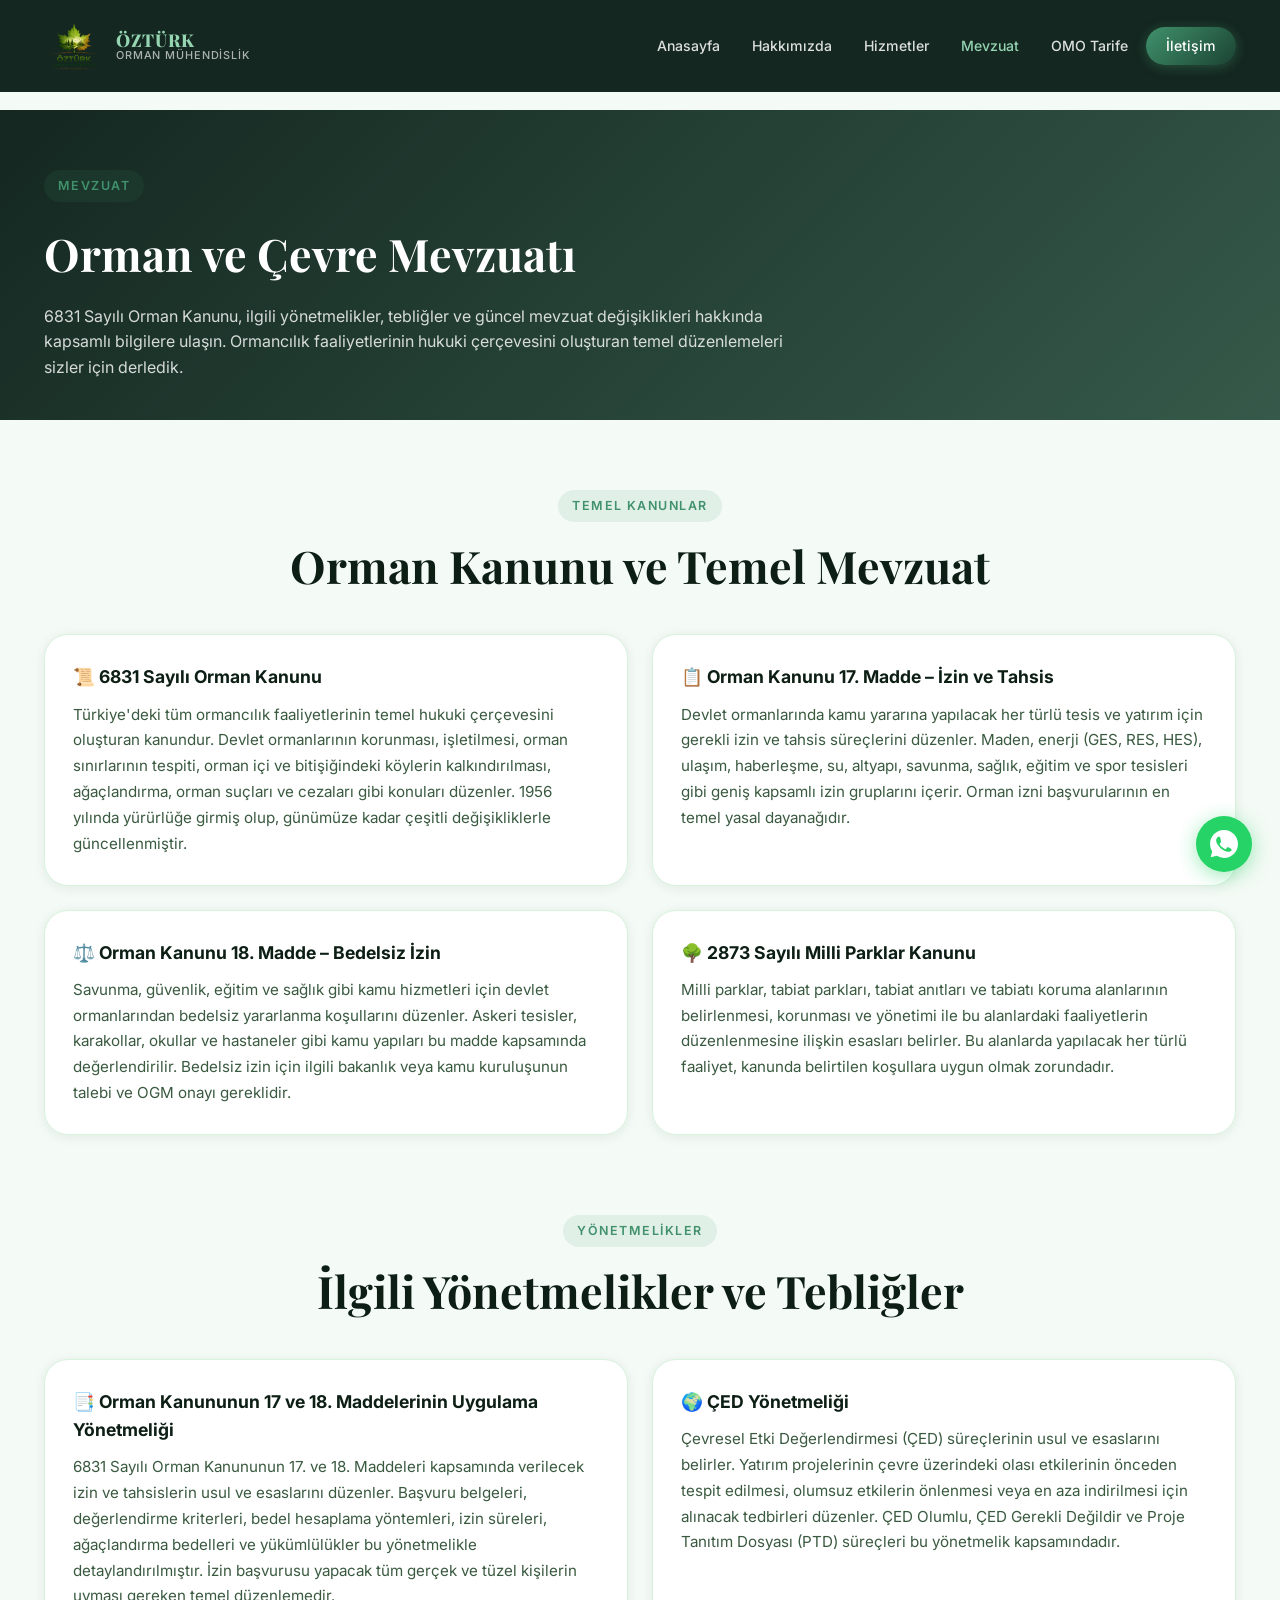
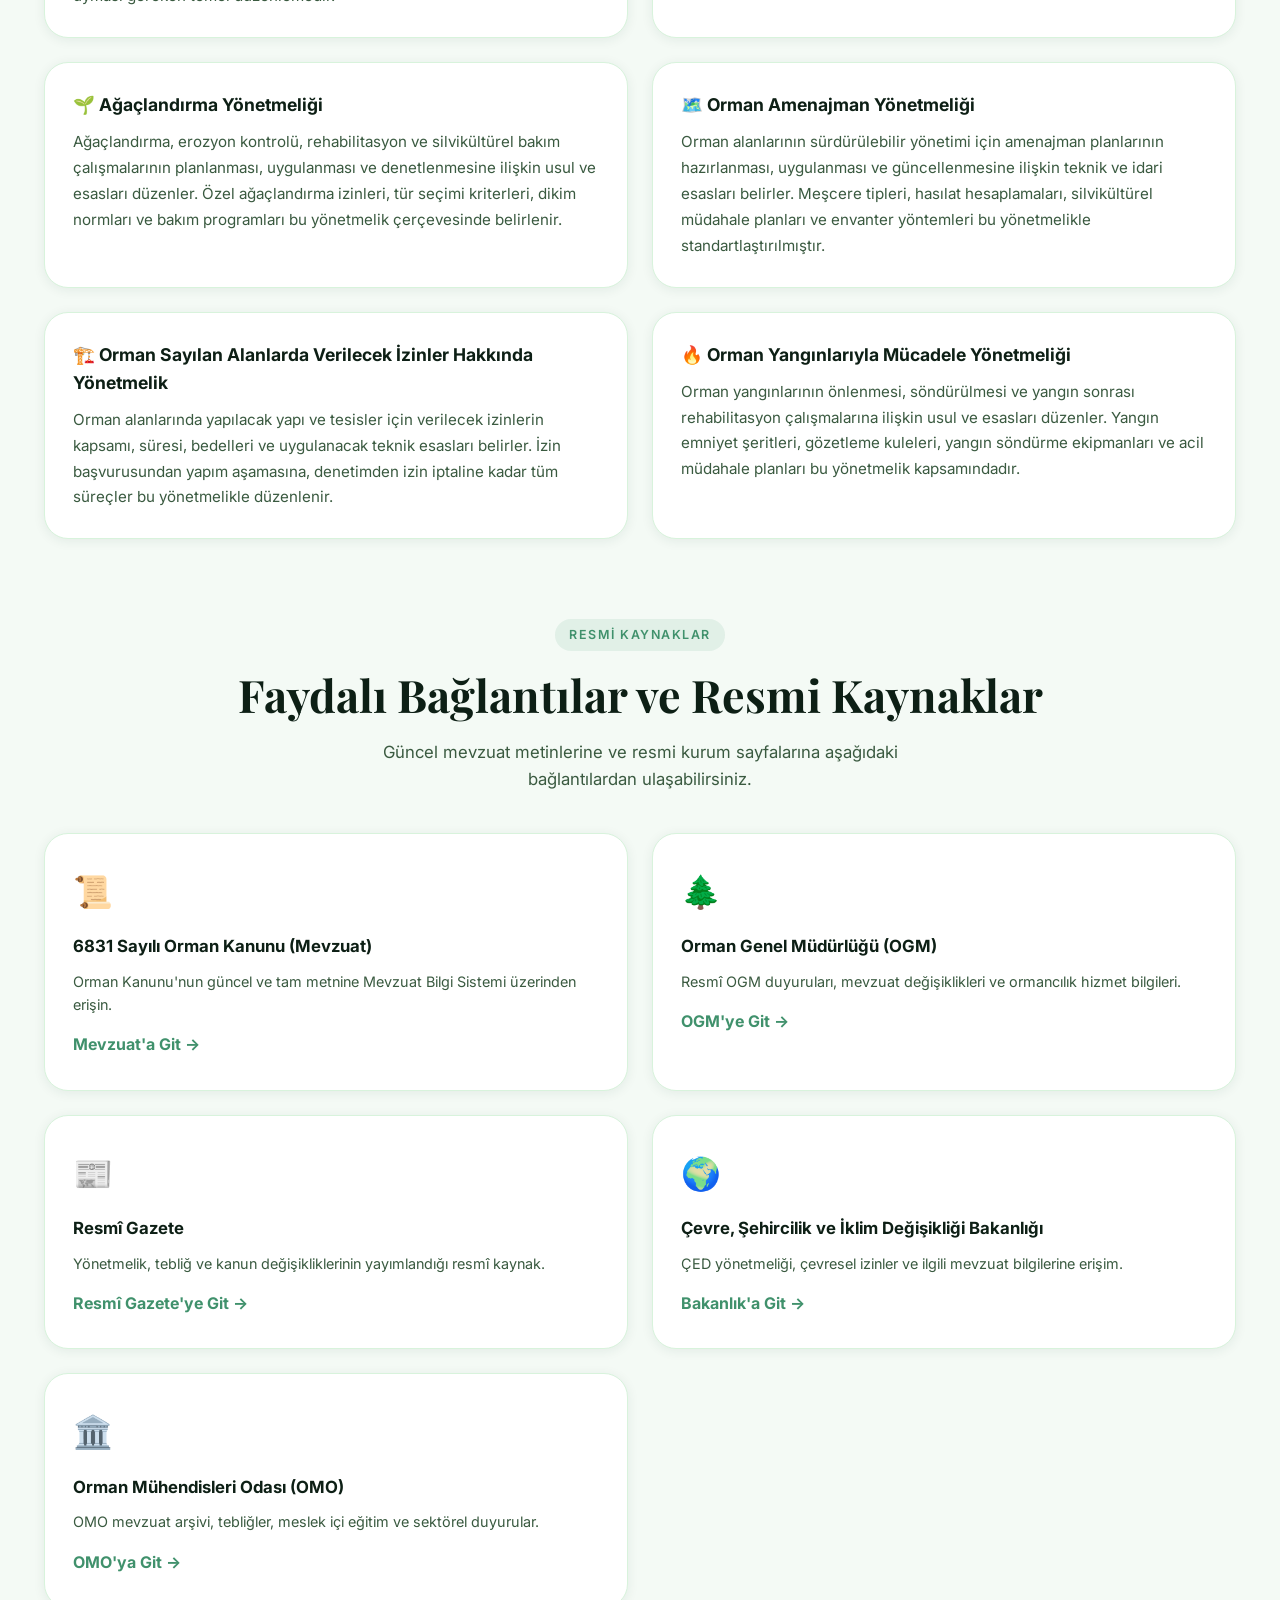
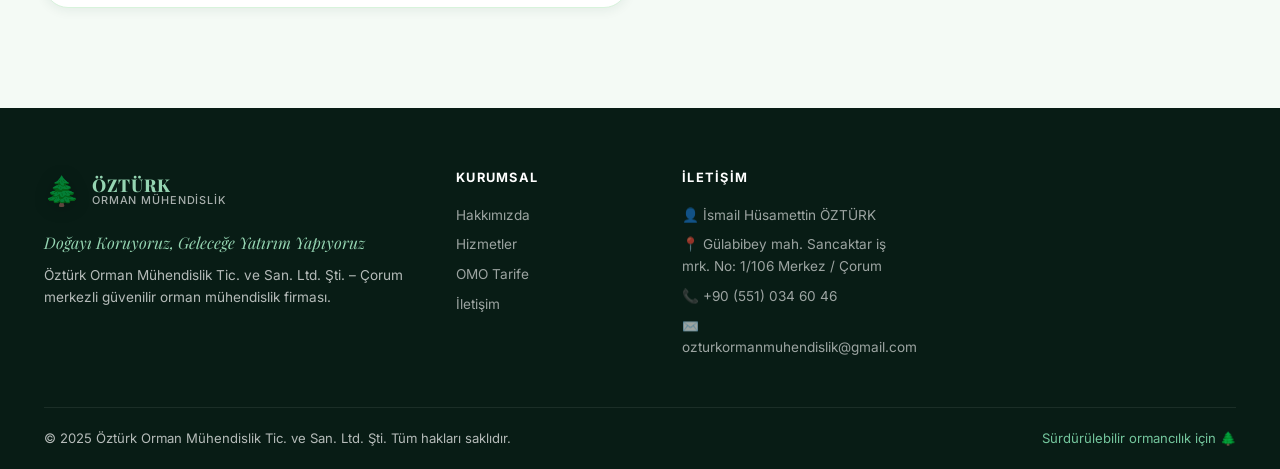
==== mevzuat.html @ 83fab3ce "Add files via upload" ====
<!DOCTYPE html>
<html lang="tr">

<head>
  <meta charset="UTF-8" />
  <meta name="viewport" content="width=device-width, initial-scale=1.0" />
  <title>Mevzuat | Öztürk Orman Mühendislik – Orman Kanunu, Yönetmelik ve Mevzuat</title>
  <meta name="description"
    content="6831 Sayılı Orman Kanunu, 17. ve 18. Madde izinleri, ÇED Yönetmeliği, ağaçlandırma ve amenajman mevzuatı hakkında detaylı bilgiler." />
  <meta name="keywords"
    content="orman kanunu, 6831, 17. madde, 18. madde, ÇED yönetmeliği, ağaçlandırma yönetmeliği, amenajman, orman mevzuatı, orman izin yönetmeliği" />
  <meta name="robots" content="index, follow" />
  <meta property="og:title" content="Mevzuat | Öztürk Orman Mühendislik" />
  <meta property="og:description" content="Orman kanunu, yönetmelikler ve mevzuat bilgilerine kapsamlı erişim." />
  <meta property="og:type" content="website" />
  <meta property="og:image" content="logo4.png" />
  <meta name="twitter:card" content="summary" />
  <meta name="twitter:title" content="Mevzuat | Öztürk Orman Mühendislik" />
  <link rel="preconnect" href="https://fonts.googleapis.com" />
  <link rel="preconnect" href="https://fonts.gstatic.com" crossorigin />
  <link
    href="https://fonts.googleapis.com/css2?family=Inter:wght@300;400;500;600;700&family=Playfair+Display:wght@600;700;800&display=swap"
    rel="stylesheet" />
  <link rel="icon" type="image/png" sizes="64x64" href="logo4.png" />
  <link rel="stylesheet" href="style.css" />
</head>

<body>
  <header class="navbar" id="navbar">
    <div class="nav-container">
      <a href="index.html#hero" class="logo">
        <img src="logo2.png" style="width: 60px; height: 60px;" alt="Öztürk Orman Mühendislik Logo">
        <div class="logo-text">
          <span class="logo-main">ÖZTÜRK</span>
          <span class="logo-sub">Orman Mühendislik</span>
        </div>
      </a>
      <nav class="nav-links" id="navLinks">
        <a href="index.html#hero" class="nav-link">Anasayfa</a>
        <a href="index.html#about" class="nav-link">Hakkımızda</a>
        <a href="index.html#services" class="nav-link">Hizmetler</a>
        <a href="mevzuat.html" class="nav-link">Mevzuat</a>
        <a href="omo-tarifesi.html" class="nav-link">OMO Tarife</a>
        <a href="index.html#contact" class="nav-link nav-cta">İletişim</a>
      </nav>
      <button class="hamburger" id="hamburger" aria-label="Menü">
        <span></span><span></span><span></span>
      </button>
    </div>
  </header>

  <main class="page-shell">
    <section class="page-hero">
      <div class="container">
        <div class="section-tag">Mevzuat</div>
        <h1 class="page-title">Orman ve Çevre Mevzuatı</h1>
        <p class="page-desc">6831 Sayılı Orman Kanunu, ilgili yönetmelikler, tebliğler ve güncel mevzuat değişiklikleri
          hakkında kapsamlı bilgilere ulaşın. Ormancılık faaliyetlerinin hukuki çerçevesini oluşturan temel
          düzenlemeleri sizler için derledik.</p>
      </div>
    </section>

    <section class="page-section">
      <div class="container">

        <!-- Temel Kanunlar -->
        <div class="section-header" style="margin-bottom: 40px;">
          <div class="section-tag">Temel Kanunlar</div>
          <h2 class="section-title">Orman Kanunu ve Temel Mevzuat</h2>
        </div>

        <div class="info-grid">
          <article class="info-card">
            <h2>📜 6831 Sayılı Orman Kanunu</h2>
            <p>Türkiye'deki tüm ormancılık faaliyetlerinin temel hukuki çerçevesini oluşturan kanundur. Devlet
              ormanlarının korunması, işletilmesi, orman sınırlarının tespiti, orman içi ve bitişiğindeki köylerin
              kalkındırılması, ağaçlandırma, orman suçları ve cezaları gibi konuları düzenler. 1956 yılında yürürlüğe
              girmiş olup, günümüze kadar çeşitli değişikliklerle güncellenmiştir.</p>
          </article>

          <article class="info-card">
            <h2>📋 Orman Kanunu 17. Madde – İzin ve Tahsis</h2>
            <p>Devlet ormanlarında kamu yararına yapılacak her türlü tesis ve yatırım için gerekli izin ve tahsis
              süreçlerini düzenler. Maden, enerji (GES, RES, HES), ulaşım, haberleşme, su, altyapı, savunma, sağlık,
              eğitim ve spor tesisleri gibi geniş kapsamlı izin gruplarını içerir. Orman izni başvurularının en temel
              yasal dayanağıdır.</p>
          </article>

          <article class="info-card">
            <h2>⚖️ Orman Kanunu 18. Madde – Bedelsiz İzin</h2>
            <p>Savunma, güvenlik, eğitim ve sağlık gibi kamu hizmetleri için devlet ormanlarından bedelsiz yararlanma
              koşullarını düzenler. Askeri tesisler, karakollar, okullar ve hastaneler gibi kamu yapıları bu madde
              kapsamında değerlendirilir. Bedelsiz izin için ilgili bakanlık veya kamu kuruluşunun talebi ve OGM onayı
              gereklidir.</p>
          </article>

          <article class="info-card">
            <h2>🌳 2873 Sayılı Milli Parklar Kanunu</h2>
            <p>Milli parklar, tabiat parkları, tabiat anıtları ve tabiatı koruma alanlarının belirlenmesi, korunması ve
              yönetimi ile bu alanlardaki faaliyetlerin düzenlenmesine ilişkin esasları belirler. Bu alanlarda yapılacak
              her türlü faaliyet, kanunda belirtilen koşullara uygun olmak zorundadır.</p>
          </article>
        </div>

        <!-- Yönetmelikler -->
        <div class="section-header" style="margin-top: 80px; margin-bottom: 40px;">
          <div class="section-tag">Yönetmelikler</div>
          <h2 class="section-title">İlgili Yönetmelikler ve Tebliğler</h2>
        </div>

        <div class="info-grid">
          <article class="info-card">
            <h2>📑 Orman Kanununun 17 ve 18. Maddelerinin Uygulama Yönetmeliği</h2>
            <p>6831 Sayılı Orman Kanununun 17. ve 18. Maddeleri kapsamında verilecek izin ve tahsislerin usul ve
              esaslarını düzenler. Başvuru belgeleri, değerlendirme kriterleri, bedel hesaplama yöntemleri, izin
              süreleri, ağaçlandırma bedelleri ve yükümlülükler bu yönetmelikle detaylandırılmıştır. İzin başvurusu
              yapacak tüm gerçek ve tüzel kişilerin uyması gereken temel düzenlemedir.</p>
          </article>

          <article class="info-card">
            <h2>🌍 ÇED Yönetmeliği</h2>
            <p>Çevresel Etki Değerlendirmesi (ÇED) süreçlerinin usul ve esaslarını belirler. Yatırım projelerinin çevre
              üzerindeki olası etkilerinin önceden tespit edilmesi, olumsuz etkilerin önlenmesi veya en aza indirilmesi
              için alınacak tedbirleri düzenler. ÇED Olumlu, ÇED Gerekli Değildir ve Proje Tanıtım Dosyası (PTD)
              süreçleri bu yönetmelik kapsamındadır.</p>
          </article>

          <article class="info-card">
            <h2>🌱 Ağaçlandırma Yönetmeliği</h2>
            <p>Ağaçlandırma, erozyon kontrolü, rehabilitasyon ve silvikültürel bakım çalışmalarının planlanması,
              uygulanması ve denetlenmesine ilişkin usul ve esasları düzenler. Özel ağaçlandırma izinleri, tür seçimi
              kriterleri, dikim normları ve bakım programları bu yönetmelik çerçevesinde belirlenir.</p>
          </article>

          <article class="info-card">
            <h2>🗺️ Orman Amenajman Yönetmeliği</h2>
            <p>Orman alanlarının sürdürülebilir yönetimi için amenajman planlarının hazırlanması, uygulanması ve
              güncellenmesine ilişkin teknik ve idari esasları belirler. Meşcere tipleri, hasılat hesaplamaları,
              silvikültürel müdahale planları ve envanter yöntemleri bu yönetmelikle standartlaştırılmıştır.</p>
          </article>

          <article class="info-card">
            <h2>🏗️ Orman Sayılan Alanlarda Verilecek İzinler Hakkında Yönetmelik</h2>
            <p>Orman alanlarında yapılacak yapı ve tesisler için verilecek izinlerin kapsamı, süresi, bedelleri ve
              uygulanacak teknik esasları belirler. İzin başvurusundan yapım aşamasına, denetimden izin iptaline kadar
              tüm süreçler bu yönetmelikle düzenlenir.</p>
          </article>

          <article class="info-card">
            <h2>🔥 Orman Yangınlarıyla Mücadele Yönetmeliği</h2>
            <p>Orman yangınlarının önlenmesi, söndürülmesi ve yangın sonrası rehabilitasyon çalışmalarına ilişkin usul
              ve esasları düzenler. Yangın emniyet şeritleri, gözetleme kuleleri, yangın söndürme ekipmanları ve acil
              müdahale planları bu yönetmelik kapsamındadır.</p>
          </article>
        </div>

        <!-- Resmi Kaynaklar -->
        <div class="section-header" style="margin-top: 80px; margin-bottom: 40px;">
          <div class="section-tag">Resmi Kaynaklar</div>
          <h2 class="section-title">Faydalı Bağlantılar ve Resmi Kaynaklar</h2>
          <p class="section-desc">Güncel mevzuat metinlerine ve resmi kurum sayfalarına aşağıdaki bağlantılardan
            ulaşabilirsiniz.</p>
        </div>

        <div class="info-link-grid">
          <a class="info-link-card"
            href="https://www.mevzuat.gov.tr/mevzuat?MevzuatNo=6831&MevzuatTur=1&MevzuatTertip=3" target="_blank"
            rel="noopener noreferrer">
            <div class="info-link-icon">📜</div>
            <h3>6831 Sayılı Orman Kanunu (Mevzuat)</h3>
            <p>Orman Kanunu'nun güncel ve tam metnine Mevzuat Bilgi Sistemi üzerinden erişin.</p>
            <span>Mevzuat'a Git →</span>
          </a>
          <a class="info-link-card" href="https://www.ogm.gov.tr" target="_blank" rel="noopener noreferrer">
            <div class="info-link-icon">🌲</div>
            <h3>Orman Genel Müdürlüğü (OGM)</h3>
            <p>Resmî OGM duyuruları, mevzuat değişiklikleri ve ormancılık hizmet bilgileri.</p>
            <span>OGM'ye Git →</span>
          </a>
          <a class="info-link-card" href="https://www.resmigazete.gov.tr" target="_blank" rel="noopener noreferrer">
            <div class="info-link-icon">📰</div>
            <h3>Resmî Gazete</h3>
            <p>Yönetmelik, tebliğ ve kanun değişikliklerinin yayımlandığı resmî kaynak.</p>
            <span>Resmî Gazete'ye Git →</span>
          </a>
          <a class="info-link-card" href="https://www.csb.gov.tr" target="_blank" rel="noopener noreferrer">
            <div class="info-link-icon">🌍</div>
            <h3>Çevre, Şehircilik ve İklim Değişikliği Bakanlığı</h3>
            <p>ÇED yönetmeliği, çevresel izinler ve ilgili mevzuat bilgilerine erişim.</p>
            <span>Bakanlık'a Git →</span>
          </a>
          <a class="info-link-card" href="https://www.ormanmuhendisleriodasi.org.tr" target="_blank"
            rel="noopener noreferrer">
            <div class="info-link-icon">🏛️</div>
            <h3>Orman Mühendisleri Odası (OMO)</h3>
            <p>OMO mevzuat arşivi, tebliğler, meslek içi eğitim ve sektörel duyurular.</p>
            <span>OMO'ya Git →</span>
          </a>
          <a class="info-link-card" href="https://www.ekap.kik.gov.tr" target="_blank" rel="noopener noreferrer">
            <div class="info-link-icon">💼</div>
            <h3>EKAP – Elektronik Kamu Alımları Platformu</h3>
            <p>Kamu ihale duyuruları, şartnameler ve e-ihale süreçlerine erişim.</p>
            <span>EKAP'a Git →</span>
          </a>
        </div>

      </div>
    </section>
  </main>

  <footer class="footer">
    <div class="container">
      <div class="footer-grid">
        <div class="footer-brand">
          <div class="logo">
            <div class="logo-icon">🌲</div>
            <div class="logo-text">
              <span class="logo-main">ÖZTÜRK</span>
              <span class="logo-sub">Orman Mühendislik</span>
            </div>
          </div>
          <p class="footer-tagline">Doğayı Koruyoruz, Geleceğe Yatırım Yapıyoruz</p>
          <p class="footer-desc">Öztürk Orman Mühendislik Tic. ve San. Ltd. Şti. – Çorum merkezli güvenilir orman
            mühendislik firması.</p>
        </div>
        <div class="footer-col">
          <h4 class="footer-heading">Kurumsal</h4>
          <ul class="footer-links">
            <li><a href="index.html#about">Hakkımızda</a></li>
            <li><a href="index.html#services">Hizmetler</a></li>
            <li><a href="omo-tarifesi.html">OMO Tarife</a></li>
            <li><a href="index.html#contact">İletişim</a></li>
          </ul>
        </div>
        <div class="footer-col">
          <h4 class="footer-heading">İletişim</h4>
          <ul class="footer-links">
            <li>👤 İsmail Hüsamettin ÖZTÜRK</li>
            <li>📍 Gülabibey mah. Sancaktar iş mrk. No: 1/106 Merkez / Çorum</li>
            <li>📞 +90 (551) 034 60 46</li>
            <li>✉️ ozturkormanmuhendislik@gmail.com</li>
          </ul>
        </div>
      </div>
      <div class="footer-bottom">
        <p>© 2025 Öztürk Orman Mühendislik Tic. ve San. Ltd. Şti. Tüm hakları saklıdır.</p>
        <p class="footer-credit">Sürdürülebilir ormancılık için 🌲</p>
      </div>
    </div>
  </footer>

  <!-- WhatsApp Floating Button -->
  <a href="https://wa.me/905510346046" target="_blank" rel="noopener noreferrer" class="whatsapp-float"
    aria-label="WhatsApp ile iletişime geçin">
    <svg viewBox="0 0 32 32" width="28" height="28" fill="#fff">
      <path
        d="M16.004 0h-.008C7.174 0 0 7.176 0 16.004a15.94 15.94 0 0 0 2.46 8.524L.848 31.152l6.86-1.596A15.906 15.906 0 0 0 16.004 32C24.826 32 32 24.826 32 16.004S24.826 0 16.004 0zm9.35 22.61c-.396 1.116-2.326 2.076-3.21 2.21-.784.118-1.774.168-2.864-.18a26.147 26.147 0 0 1-2.594-1.008c-4.566-1.964-7.548-6.572-7.776-6.878-.226-.306-1.856-2.468-1.856-4.708s1.176-3.342 1.592-3.8c.418-.46.91-.574 1.214-.574.304 0 .608.002.874.016.28.014.656-.106 1.026 1.588.218.994.738 3.42.804 3.666.066.246.11.532-.044.854-.154.322-.23.522-.454.808-.224.286-.47.638-.672.856-.224.242-.456.506-.196.992.26.486 1.156 1.908 2.482 3.09 1.702 1.518 3.136 1.988 3.582 2.21.446.222.706.186.966-.112.26-.298 1.112-1.296 1.408-1.742.296-.446.592-.37.998-.222.406.148 2.572 1.214 3.012 1.434.44.222.734.332.842.516.108.184.108 1.066-.288 2.094z" />
    </svg>
  </a>

  <!-- Scroll to Top Button -->
  <button class="scroll-to-top" id="scrollToTop" aria-label="Yukarı çık">
    <svg viewBox="0 0 24 24" width="20" height="20" fill="none" stroke="#fff" stroke-width="2.5" stroke-linecap="round"
      stroke-linejoin="round">
      <polyline points="18 15 12 9 6 15" />
    </svg>
  </button>

  <script src="app.js"></script>
</body>

</html>
---- style.css ----
/* ========================================
   ÖZTÜRK ORMAN MÜHENDİSLİK – STYLE.CSS
   ======================================== */

/* Google Fonts loaded via HTML <link> tag */

/* ── CSS VARIABLES ── */
:root {
  --green-darkest: #081c15;
  --green-dark:    #1b4332;
  --green-mid:     #2d6a4f;
  --green-base:    #40916c;
  --green-light:   #52b788;
  --green-soft:    #74c69d;
  --green-pale:    #95d5b2;
  --green-faint:   #b7e4c7;
  --green-mist:    #d8f3dc;

  --gold:          #d4a853;
  --gold-light:    #f0c87a;

  --text-primary:  #0d1f15;
  --text-secondary:#3a5a40;
  --text-muted:    #6b9080;
  --text-light:    #f0faf0;

  --bg-white:      #ffffff;
  --bg-light:      #f4faf5;
  --bg-card:       #ffffff;

  --shadow-sm:  0 2px 12px rgba(27,67,50,.08);
  --shadow-md:  0 8px 32px rgba(27,67,50,.14);
  --shadow-lg:  0 20px 60px rgba(27,67,50,.18);

  --radius-sm:  8px;
  --radius-md:  16px;
  --radius-lg:  24px;
  --radius-xl:  36px;

  --transition: .3s cubic-bezier(.4,0,.2,1);
}

/* ── RESET & BASE ── */
*, *::before, *::after { box-sizing: border-box; margin: 0; padding: 0; }

html { scroll-behavior: smooth; font-size: 16px; }

body {
  font-family: 'Inter', sans-serif;
  color: var(--text-primary);
  background: var(--bg-white);
  line-height: 1.6;
  overflow-x: hidden;
}

img { display: block; max-width: 100%; object-fit: cover; }
a  { text-decoration: none; color: inherit; }
ul { list-style: none; }

.container {
  max-width: 1240px;
  margin: 0 auto;
  padding: 0 24px;
}

/* ── TYPOGRAPHY ── */
.section-tag {
  display: inline-flex;
  align-items: center;
  gap: 8px;
  font-size: .78rem;
  font-weight: 600;
  letter-spacing: .12em;
  text-transform: uppercase;
  color: var(--green-base);
  background: rgba(64,145,108,.1);
  padding: 6px 14px;
  border-radius: 100px;
  margin-bottom: 16px;
}
.section-tag.light {
  color: #fff;
  background: rgba(255,255,255,.18);
}

.section-title {
  font-family: 'Playfair Display', serif;
  font-size: clamp(1.8rem, 4vw, 2.8rem);
  font-weight: 700;
  line-height: 1.25;
  color: var(--text-primary);
  margin-bottom: 16px;
}

.section-desc {
  font-size: 1.05rem;
  color: var(--text-secondary);
  max-width: 600px;
}
.section-desc.light { color: rgba(255,255,255,.82); }

.section-header {
  text-align: center;
  margin-bottom: 60px;
}
.section-header .section-desc { margin: 0 auto; }
.section-header.light .section-title { color: #fff; }

/* ── BUTTONS ── */
.btn {
  display: inline-flex;
  align-items: center;
  gap: 8px;
  padding: 14px 32px;
  border-radius: 100px;
  font-size: .95rem;
  font-weight: 600;
  cursor: pointer;
  transition: var(--transition);
  border: 2px solid transparent;
}
.btn-primary {
  background: linear-gradient(135deg, var(--green-base), var(--green-dark));
  color: #fff;
  box-shadow: 0 4px 20px rgba(64,145,108,.4);
}
.btn-primary:hover {
  transform: translateY(-2px);
  box-shadow: 0 8px 28px rgba(64,145,108,.5);
}
.btn-outline {
  background: transparent;
  border-color: rgba(255,255,255,.6);
  color: #fff;
  backdrop-filter: blur(8px);
}
.btn-outline:hover {
  background: rgba(255,255,255,.15);
  border-color: #fff;
}
.btn-full { width: 100%; justify-content: center; }

/* ── NAVBAR ── */
.navbar {
  position: fixed;
  top: 0; left: 0; right: 0;
  z-index: 1000;
  padding: 16px 0;
  transition: var(--transition);
  background: rgba(8,28,21,.95);
  backdrop-filter: blur(16px);
}
.navbar.scrolled {
  background: rgba(8,28,21,.95);
  backdrop-filter: blur(16px);
  padding: 10px 0;
  box-shadow: 0 4px 24px rgba(0,0,0,.3);
}
.nav-container {
  max-width: 1240px;
  margin: 0 auto;
  padding: 0 24px;
  display: flex;
  align-items: center;
  justify-content: space-between;
}
.logo {
  display: flex;
  align-items: center;
  gap: 12px;
}
.logo-icon {
  font-size: 1.8rem;
  filter: drop-shadow(0 2px 8px rgba(0,0,0,.3));
}
.logo-text {
  display: flex;
  flex-direction: column;
  line-height: 1.1;
}
.logo-main {
  font-family: 'Playfair Display', serif;
  font-size: 1.1rem;
  font-weight: 800;
  color: var(--green-pale);
  letter-spacing: .04em;
}
.logo-sub {
  font-size: .68rem;
  font-weight: 500;
  color: rgba(255,255,255,.65);
  letter-spacing: .08em;
  text-transform: uppercase;
}
.nav-links {
  display: flex;
  align-items: center;
  gap: 4px;
}
.nav-link {
  font-size: .88rem;
  font-weight: 500;
  color: rgba(255,255,255,.85);
  padding: 8px 14px;
  border-radius: 100px;
  transition: var(--transition);
}
.nav-link:hover {
  color: #fff;
  background: rgba(255,255,255,.1);
}
.nav-cta {
  background: linear-gradient(135deg, var(--green-base), var(--green-dark));
  color: #fff !important;
  padding: 8px 20px;
  box-shadow: 0 2px 12px rgba(64,145,108,.4);
}
.nav-cta:hover {
  transform: translateY(-1px);
  box-shadow: 0 4px 18px rgba(64,145,108,.5);
}
.hamburger {
  display: none;
  flex-direction: column;
  gap: 5px;
  background: none;
  border: none;
  cursor: pointer;
  padding: 4px;
}
.hamburger span {
  display: block;
  width: 24px;
  height: 2px;
  background: #fff;
  border-radius: 2px;
  transition: var(--transition);
}

/* ── HERO ── */
.hero {
  position: relative;
  min-height: 100vh;
  display: flex;
  align-items: center;
  overflow: hidden;
}
.hero-bg {
  position: absolute;
  inset: 0;
}
.hero-img {
  width: 100%;
  height: 100%;
  object-fit: cover;
  transform-origin: center;
  animation: slowZoom 20s ease-in-out infinite alternate;
}
@keyframes slowZoom {
  from { transform: scale(1); }
  to   { transform: scale(1.06); }
}
.hero-overlay {
  position: absolute;
  inset: 0;
  background: linear-gradient(
    135deg,
    rgba(8,28,21,.82) 0%,
    rgba(27,67,50,.65) 50%,
    rgba(8,28,21,.4) 100%
  );
}
.hero-content {
  position: relative;
  z-index: 2;
  max-width: 1240px;
  margin: 0 auto;
  padding: 120px 24px 80px;
  max-width: 700px;
  padding-left: 80px;
}
.hero-badge {
  display: inline-flex;
  align-items: center;
  gap: 10px;
  background: rgba(255,255,255,.1);
  backdrop-filter: blur(12px);
  border: 1px solid rgba(255,255,255,.2);
  color: var(--green-faint);
  font-size: .8rem;
  font-weight: 500;
  padding: 8px 18px;
  border-radius: 100px;
  margin-bottom: 28px;
  animation: fadeUp .8s ease both;
}
.badge-dot {
  width: 8px;
  height: 8px;
  border-radius: 50%;
  background: var(--green-light);
  animation: pulse 2s ease-in-out infinite;
}
@keyframes pulse {
  0%,100% { opacity: 1; transform: scale(1); }
  50%      { opacity: .6; transform: scale(1.4); }
}
.hero-title {
  font-family: 'Playfair Display', serif;
  font-size: clamp(2.4rem, 6vw, 4.2rem);
  font-weight: 800;
  color: #fff;
  line-height: 1.15;
  margin-bottom: 20px;
  animation: fadeUp .8s .2s ease both;
}
.hero-accent {
  color: var(--green-soft);
  position: relative;
}
.hero-desc {
  font-size: 1.08rem;
  color: rgba(255,255,255,.8);
  margin-bottom: 36px;
  max-width: 560px;
  animation: fadeUp .8s .35s ease both;
}
.hero-actions {
  display: flex;
  gap: 16px;
  flex-wrap: wrap;
  margin-bottom: 60px;
  animation: fadeUp .8s .5s ease both;
}
.hero-stats {
  display: flex;
  align-items: center;
  gap: 24px;
  animation: fadeUp .8s .65s ease both;
}
.hstat { text-align: center; }
.hstat-num {
  display: block;
  font-family: 'Playfair Display', serif;
  font-size: 1.5rem;
  font-weight: 700;
  color: var(--green-soft);
}
.hstat-label {
  font-size: .72rem;
  color: rgba(255,255,255,.65);
  font-weight: 500;
  letter-spacing: .04em;
}
.hstat-divider {
  width: 1px;
  height: 44px;
  background: rgba(255,255,255,.2);
}
.hero-scroll {
  position: absolute;
  bottom: 40px;
  right: 80px;
  display: flex;
  flex-direction: column;
  align-items: center;
  gap: 8px;
  color: rgba(255,255,255,.5);
  font-size: .75rem;
  letter-spacing: .08em;
  text-transform: uppercase;
  z-index: 2;
  animation: fadeUp .8s .9s ease both;
}
.scroll-arrow {
  font-size: 1.2rem;
  animation: bounce 2s ease-in-out infinite;
}
@keyframes bounce {
  0%,100% { transform: translateY(0); }
  50%      { transform: translateY(8px); }
}
@keyframes fadeUp {
  from { opacity: 0; transform: translateY(24px); }
  to   { opacity: 1; transform: translateY(0); }
}

/* ── HIGHLIGHTS (Öne Çıkan Hizmetler) ── */
.highlights {
  padding: 80px 0;
  background: var(--bg-white);
  position: relative;
}
.highlights::before {
  content: '';
  position: absolute;
  top: 0;
  left: 0;
  right: 0;
  height: 4px;
  background: linear-gradient(90deg, var(--green-dark), var(--green-base), var(--green-light), var(--green-soft));
}
.highlights-grid {
  display: grid;
  grid-template-columns: repeat(4, 1fr);
  gap: 24px;
}
.highlight-card {
  text-align: center;
  padding: 36px 24px;
  background: var(--bg-light);
  border: 1px solid var(--green-mist);
  border-radius: var(--radius-lg);
  transition: var(--transition);
  position: relative;
  overflow: hidden;
}
.highlight-card::after {
  content: '';
  position: absolute;
  bottom: 0;
  left: 0;
  width: 100%;
  height: 3px;
  background: linear-gradient(90deg, var(--green-base), var(--green-light));
  transform: scaleX(0);
  transform-origin: left;
  transition: var(--transition);
}
.highlight-card:hover {
  transform: translateY(-8px);
  box-shadow: var(--shadow-md);
  border-color: var(--green-pale);
}
.highlight-card:hover::after {
  transform: scaleX(1);
}
.highlight-icon {
  font-size: 2.4rem;
  margin-bottom: 16px;
}
.highlight-title {
  font-size: 1rem;
  font-weight: 700;
  color: var(--text-primary);
  margin-bottom: 10px;
}
.highlight-desc {
  font-size: .85rem;
  color: var(--text-secondary);
  line-height: 1.6;
}

/* ── ABOUT ── */
.about {
  padding: 100px 0;
  background: var(--bg-light);
}
.about-grid {
  display: grid;
  grid-template-columns: 1fr 1fr;
  gap: 80px;
  align-items: center;
}
.about-image-wrap {
  position: relative;
}
.about-img {
  width: 100%;
  height: 520px;
  border-radius: var(--radius-lg);
  box-shadow: var(--shadow-lg);
}
.about-badge-card {
  position: absolute;
  bottom: -24px;
  right: -24px;
  background: #fff;
  border-radius: var(--radius-md);
  padding: 16px 20px;
  display: flex;
  align-items: center;
  gap: 12px;
  box-shadow: var(--shadow-md);
  border: 1px solid var(--green-mist);
}
.abc-icon { font-size: 1.8rem; }
.abc-title { font-weight: 700; color: var(--text-primary); font-size: .9rem; }
.abc-sub   { font-size: .78rem; color: var(--text-muted); }
.about-exp-circle {
  position: absolute;
  top: -20px;
  left: -20px;
  width: 90px;
  height: 90px;
  border-radius: 50%;
  background: linear-gradient(135deg, var(--green-base), var(--green-dark));
  display: flex;
  flex-direction: column;
  align-items: center;
  justify-content: center;
  color: #fff;
  box-shadow: 0 4px 24px rgba(64,145,108,.5);
}
.exp-num  { font-family: 'Playfair Display', serif; font-size: 1.1rem; font-weight: 800; line-height: 1; }
.exp-text { font-size: .55rem; text-align: center; opacity: .85; line-height: 1.2; }
.about-desc {
  color: var(--text-secondary);
  margin-bottom: 16px;
  font-size: 1rem;
}
.about-features { display: flex; flex-direction: column; gap: 16px; margin-top: 28px; }
.feat-item {
  display: flex;
  align-items: flex-start;
  gap: 14px;
  padding: 16px;
  background: #fff;
  border-radius: var(--radius-sm);
  border: 1px solid var(--green-mist);
  transition: var(--transition);
}
.feat-item:hover {
  border-color: var(--green-pale);
  box-shadow: var(--shadow-sm);
  transform: translateX(4px);
}
.feat-icon { font-size: 1.4rem; flex-shrink: 0; }
.feat-title { font-weight: 600; color: var(--text-primary); font-size: .9rem; margin-bottom: 2px; }
.feat-desc  { font-size: .82rem; color: var(--text-muted); }

/* ── SERVICES ── */
.services {
  padding: 100px 0;
  background: var(--bg-white);
}
.services-grid {
  display: grid;
  grid-template-columns: repeat(3, 1fr);
  gap: 24px;
}
.service-card {
  background: var(--bg-light);
  border: 1px solid var(--green-mist);
  border-radius: var(--radius-lg);
  padding: 32px 28px;
  transition: var(--transition);
  position: relative;
  overflow: hidden;
}
.service-card::before {
  content: '';
  position: absolute;
  bottom: 0; left: 0;
  width: 100%;
  height: 3px;
  background: linear-gradient(90deg, var(--green-base), var(--green-light));
  transform: scaleX(0);
  transform-origin: left;
  transition: var(--transition);
}
.service-card:hover {
  transform: translateY(-8px);
  box-shadow: var(--shadow-md);
  border-color: var(--green-pale);
}
.service-card:hover::before { transform: scaleX(1); }
.service-icon-wrap {
  width: 56px;
  height: 56px;
  border-radius: var(--radius-sm);
  background: color-mix(in srgb, var(--c) 15%, transparent);
  display: flex;
  align-items: center;
  justify-content: center;
  font-size: 1.6rem;
  margin-bottom: 20px;
}
.service-title { font-size: 1.05rem; font-weight: 700; color: var(--text-primary); margin-bottom: 12px; }
.service-desc  { font-size: .88rem; color: var(--text-secondary); margin-bottom: 16px; line-height: 1.65; }
.service-list  { display: flex; flex-direction: column; gap: 6px; }
.service-list li {
  font-size: .82rem;
  color: var(--green-mid);
  padding-left: 16px;
  position: relative;
}
.service-list li::before {
  content: '✓';
  position: absolute;
  left: 0;
  font-weight: 700;
}

/* ── WHY US (Neden Biz?) ── */
.why-us {
  position: relative;
  padding: 100px 0;
  overflow: hidden;
}
.why-us-bg {
  position: absolute;
  inset: 0;
}
.why-us-bg-img { width: 100%; height: 100%; object-fit: cover; }
.why-us-overlay {
  position: absolute;
  inset: 0;
  background: linear-gradient(135deg, rgba(8,28,21,.93), rgba(27,67,50,.88));
}
.why-us .container { position: relative; z-index: 2; }
.why-us-grid {
  display: grid;
  grid-template-columns: repeat(3, 1fr);
  gap: 24px;
}
.why-card {
  background: rgba(255,255,255,.07);
  backdrop-filter: blur(12px);
  border: 1px solid rgba(255,255,255,.12);
  border-radius: var(--radius-lg);
  padding: 36px 28px;
  text-align: center;
  transition: var(--transition);
  cursor: default;
}
.why-card:hover {
  background: rgba(255,255,255,.14);
  border-color: rgba(255,255,255,.28);
  transform: translateY(-6px);
  box-shadow: 0 16px 48px rgba(0,0,0,.35);
}
.why-icon {
  font-size: 2.4rem;
  margin-bottom: 16px;
  display: inline-block;
}
.why-title {
  font-size: 1.05rem;
  font-weight: 700;
  color: #fff;
  margin-bottom: 12px;
}
.why-desc {
  font-size: .88rem;
  color: rgba(255,255,255,.7);
  line-height: 1.65;
}

/* ── STATS ── */
.stats {
  padding: 60px 0;
  background: linear-gradient(135deg, var(--green-dark), var(--green-mid));
}
.stats-grid {
  display: grid;
  grid-template-columns: repeat(4, 1fr);
  gap: 16px;
}
.stat-card {
  text-align: center;
  padding: 32px 16px;
  background: rgba(255,255,255,.08);
  border-radius: var(--radius-md);
  border: 1px solid rgba(255,255,255,.12);
  transition: var(--transition);
}
.stat-card:hover {
  background: rgba(255,255,255,.14);
  transform: translateY(-4px);
}
.stat-icon { font-size: 1.8rem; margin-bottom: 12px; }
.stat-num {
  font-family: 'Playfair Display', serif;
  font-size: 2rem;
  font-weight: 800;
  color: #fff;
  line-height: 1;
}
.stat-suffix {
  font-family: 'Playfair Display', serif;
  font-size: 1.2rem;
  font-weight: 700;
  color: var(--green-pale);
}
.stat-label { font-size: .78rem; color: rgba(255,255,255,.7); margin-top: 8px; font-weight: 500; }

/* ── RESOURCE / PAGE SECTIONS ── */
.info-links {
  padding: 100px 0;
  background: linear-gradient(180deg, var(--bg-light) 0%, #f8fdf9 100%);
}
.info-link-grid {
  display: grid;
  grid-template-columns: repeat(2, 1fr);
  gap: 24px;
}
.info-link-card {
  display: block;
  background: #fff;
  border: 1px solid var(--green-mist);
  border-radius: var(--radius-lg);
  padding: 32px 28px;
  box-shadow: var(--shadow-sm);
  transition: var(--transition);
}
.info-link-card:hover {
  transform: translateY(-6px);
  box-shadow: var(--shadow-md);
  border-color: var(--green-pale);
}
.info-link-icon { font-size: 2rem; margin-bottom: 16px; }
.info-link-card h3 {
  font-size: 1.05rem;
  color: var(--text-primary);
  margin-bottom: 10px;
}
.info-link-card p {
  font-size: .9rem;
  color: var(--text-secondary);
  margin-bottom: 16px;
  line-height: 1.6;
}
.info-link-card span {
  font-weight: 700;
  color: var(--green-base);
}

.page-shell {
  padding-top: 110px;
  background: var(--bg-light);
}
.page-hero {
  padding: 60px 0 40px;
  background: linear-gradient(135deg, rgba(8,28,21,.95), rgba(27,67,50,.88));
  color: #fff;
}
.page-title {
  font-family: 'Playfair Display', serif;
  font-size: clamp(2rem, 4vw, 2.8rem);
  margin-bottom: 14px;
}
.page-desc {
  max-width: 760px;
  color: rgba(255,255,255,.82);
  font-size: 1rem;
}
.page-section { padding: 70px 0 100px; }
.info-grid {
  display: grid;
  grid-template-columns: repeat(2, 1fr);
  gap: 24px;
}
.info-card {
  background: #fff;
  border: 1px solid var(--green-mist);
  border-radius: var(--radius-lg);
  padding: 28px;
  box-shadow: var(--shadow-sm);
}
.info-card h2 {
  font-size: 1.1rem;
  color: var(--text-primary);
  margin-bottom: 10px;
}
.info-card p {
  color: var(--text-secondary);
  font-size: .95rem;
  line-height: 1.7;
}

/* ── CONTACT ── */
.contact { padding: 100px 0; background: var(--bg-light); }
.contact-grid {
  display: grid;
  grid-template-columns: 1fr 1fr;
  gap: 80px;
  align-items: start;
}
.contact-desc { color: var(--text-secondary); margin-bottom: 40px; font-size: 1rem; }
.contact-items { display: flex; flex-direction: column; gap: 20px; }
.ci-item {
  display: flex;
  align-items: flex-start;
  gap: 16px;
  padding: 16px;
  background: #fff;
  border-radius: var(--radius-sm);
  border: 1px solid var(--green-mist);
  transition: var(--transition);
}
.ci-item:hover {
  border-color: var(--green-pale);
  box-shadow: var(--shadow-sm);
}
.ci-icon { font-size: 1.3rem; flex-shrink: 0; }
.ci-title { font-size: .75rem; font-weight: 700; color: var(--green-base); text-transform: uppercase; letter-spacing: .06em; margin-bottom: 3px; }
.ci-value { font-size: .9rem; color: var(--text-primary); line-height: 1.5; }

/* Contact Form */
.contact-form-wrap {
  background: #fff;
  border-radius: var(--radius-lg);
  padding: 40px;
  box-shadow: var(--shadow-md);
  border: 1px solid var(--green-mist);
}
.form-title {
  font-family: 'Playfair Display', serif;
  font-size: 1.4rem;
  font-weight: 700;
  color: var(--text-primary);
  margin-bottom: 28px;
}
.form-row { display: grid; grid-template-columns: 1fr 1fr; gap: 16px; }
.form-group { display: flex; flex-direction: column; gap: 6px; margin-bottom: 16px; }
.form-group label {
  font-size: .82rem;
  font-weight: 600;
  color: var(--text-secondary);
  letter-spacing: .03em;
}
.form-group input,
.form-group select,
.form-group textarea {
  width: 100%;
  padding: 12px 16px;
  border: 1.5px solid var(--green-mist);
  border-radius: var(--radius-sm);
  font-family: 'Inter', sans-serif;
  font-size: .92rem;
  color: var(--text-primary);
  background: var(--bg-light);
  outline: none;
  transition: var(--transition);
  resize: vertical;
}
.form-group input:focus,
.form-group select:focus,
.form-group textarea:focus {
  border-color: var(--green-base);
  background: #fff;
  box-shadow: 0 0 0 3px rgba(64,145,108,.12);
}
.form-success {
  display: none;
  text-align: center;
  padding: 14px;
  background: rgba(82,183,136,.1);
  border-radius: var(--radius-sm);
  color: var(--green-dark);
  font-weight: 600;
  font-size: .9rem;
  margin-top: 12px;
}
.form-success.visible { display: block; animation: fadeUp .4s ease; }

/* ── FOOTER ── */
.footer {
  background: var(--green-darkest);
  color: rgba(255,255,255,.7);
  padding: 60px 0 0;
}
.footer-grid {
  display: grid;
  grid-template-columns: 2fr 1fr 1fr 1.5fr;
  gap: 40px;
  padding-bottom: 48px;
  border-bottom: 1px solid rgba(255,255,255,.08);
}
.footer-tagline {
  font-family: 'Playfair Display', serif;
  font-style: italic;
  color: var(--green-pale);
  margin: 16px 0 8px;
  font-size: 1rem;
}
.footer-desc { font-size: .85rem; line-height: 1.65; }
.footer-heading {
  font-size: .8rem;
  font-weight: 700;
  text-transform: uppercase;
  letter-spacing: .1em;
  color: #fff;
  margin-bottom: 16px;
}
.footer-links { display: flex; flex-direction: column; gap: 8px; }
.footer-links li, .footer-links a {
  font-size: .85rem;
  color: rgba(255,255,255,.6);
  transition: color var(--transition);
}
.footer-links a:hover { color: var(--green-pale); }
.footer-bottom {
  display: flex;
  justify-content: space-between;
  align-items: center;
  padding: 20px 0;
  font-size: .82rem;
}
.footer-credit { color: var(--green-soft); }

/* ── SCROLL REVEAL ── */
.reveal {
  opacity: 0;
  transform: translateY(32px);
  transition: opacity .7s ease, transform .7s ease;
}
.reveal.visible {
  opacity: 1;
  transform: translateY(0);
}

/* ── WHATSAPP FLOATING BUTTON ── */
.whatsapp-float {
  position: fixed;
  bottom: 28px;
  right: 28px;
  z-index: 900;
  width: 56px;
  height: 56px;
  border-radius: 50%;
  background: #25D366;
  display: flex;
  align-items: center;
  justify-content: center;
  box-shadow: 0 4px 20px rgba(37, 211, 102, .45);
  transition: var(--transition);
  cursor: pointer;
}
.whatsapp-float:hover {
  transform: scale(1.1) translateY(-2px);
  box-shadow: 0 8px 28px rgba(37, 211, 102, .55);
}

/* ── SCROLL TO TOP ── */
.scroll-to-top {
  position: fixed;
  bottom: 96px;
  right: 32px;
  z-index: 900;
  width: 44px;
  height: 44px;
  border-radius: 50%;
  background: linear-gradient(135deg, var(--green-base), var(--green-dark));
  border: none;
  display: flex;
  align-items: center;
  justify-content: center;
  cursor: pointer;
  box-shadow: 0 4px 16px rgba(27, 67, 50, .4);
  transition: var(--transition);
  opacity: 0;
  visibility: hidden;
  transform: translateY(12px);
}
.scroll-to-top.visible {
  opacity: 1;
  visibility: visible;
  transform: translateY(0);
}
.scroll-to-top:hover {
  transform: translateY(-3px);
  box-shadow: 0 8px 24px rgba(27, 67, 50, .5);
}

/* ── RESPONSIVE ── */
@media (max-width: 1024px) {
  .highlights-grid { grid-template-columns: repeat(2, 1fr); }
  .services-grid { grid-template-columns: repeat(2, 1fr); }
  .why-us-grid   { grid-template-columns: repeat(2, 1fr); }
  .stats-grid    { grid-template-columns: repeat(2, 1fr); }
  .info-link-grid, .info-grid { grid-template-columns: 1fr; }
  .footer-grid   { grid-template-columns: 1fr 1fr; }
}

@media (max-width: 768px) {
  .hamburger { display: flex; }
  .nav-links {
    display: none;
    flex-direction: column;
    position: fixed;
    inset: 0;
    background: rgba(8,28,21,.97);
    backdrop-filter: blur(16px);
    justify-content: center;
    align-items: center;
    gap: 16px;
    z-index: 999;
  }
  .nav-links.open { display: flex; }
  .nav-link { font-size: 1.2rem; }

  .hero-content { padding: 120px 24px 80px; max-width: 100%; }
  .hero-scroll  { right: 24px; }

  .about-grid   { grid-template-columns: 1fr; }
  .about-img    { height: 300px; }
  .about-badge-card { right: 0; bottom: -16px; }
  .about-exp-circle { left: 0; top: -16px; }

  .highlights-grid   { grid-template-columns: 1fr 1fr; }
  .services-grid     { grid-template-columns: 1fr; }
  .why-us-grid       { grid-template-columns: 1fr; }
  .stats-grid        { grid-template-columns: repeat(2, 1fr); }
  .contact-grid      { grid-template-columns: 1fr; }
  .footer-grid       { grid-template-columns: 1fr; }
  .footer-bottom     { flex-direction: column; gap: 8px; text-align: center; }
}

@media (max-width: 480px) {
  .hero-title { font-size: 2rem; }
  .hero-stats { gap: 12px; flex-wrap: wrap; }
  .hstat-num  { font-size: 1.2rem; }
  .highlights-grid { grid-template-columns: 1fr; }
  .stats-grid   { grid-template-columns: 1fr 1fr; }
  .form-row     { grid-template-columns: 1fr; }
}
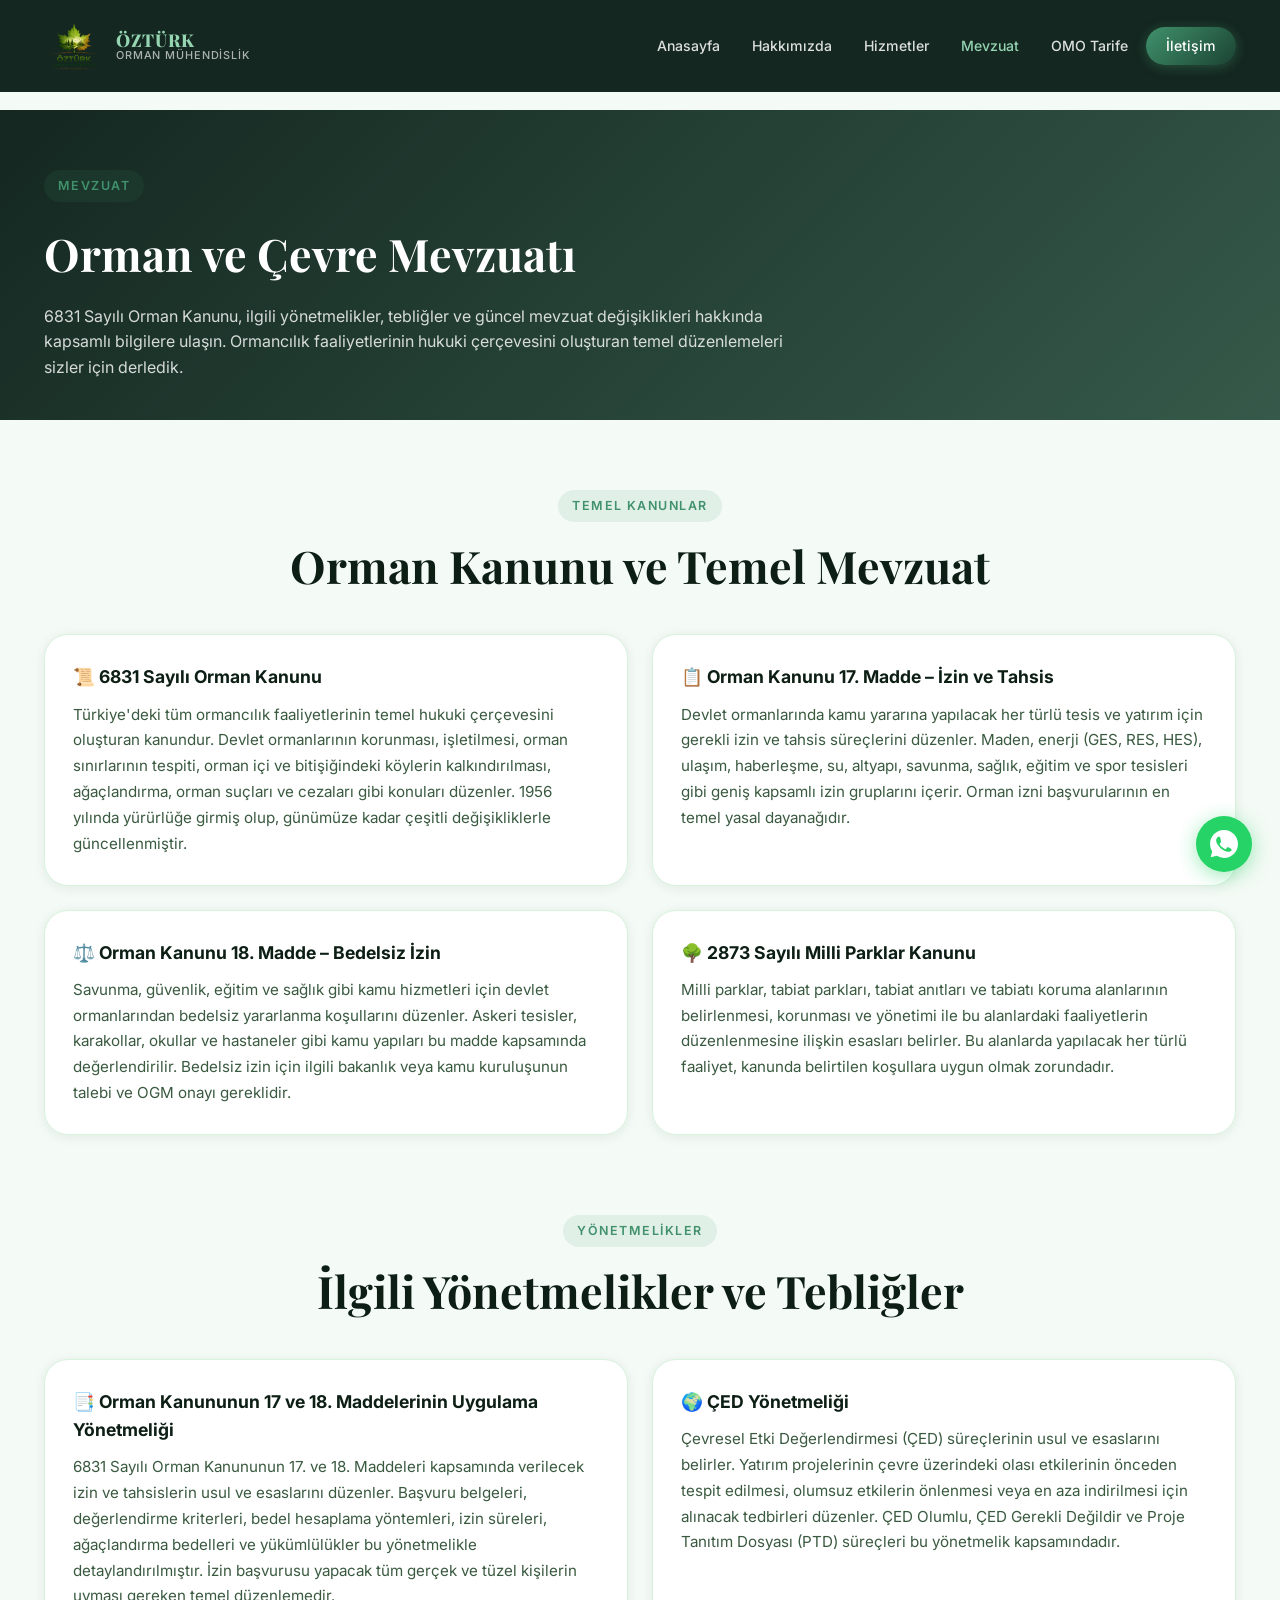
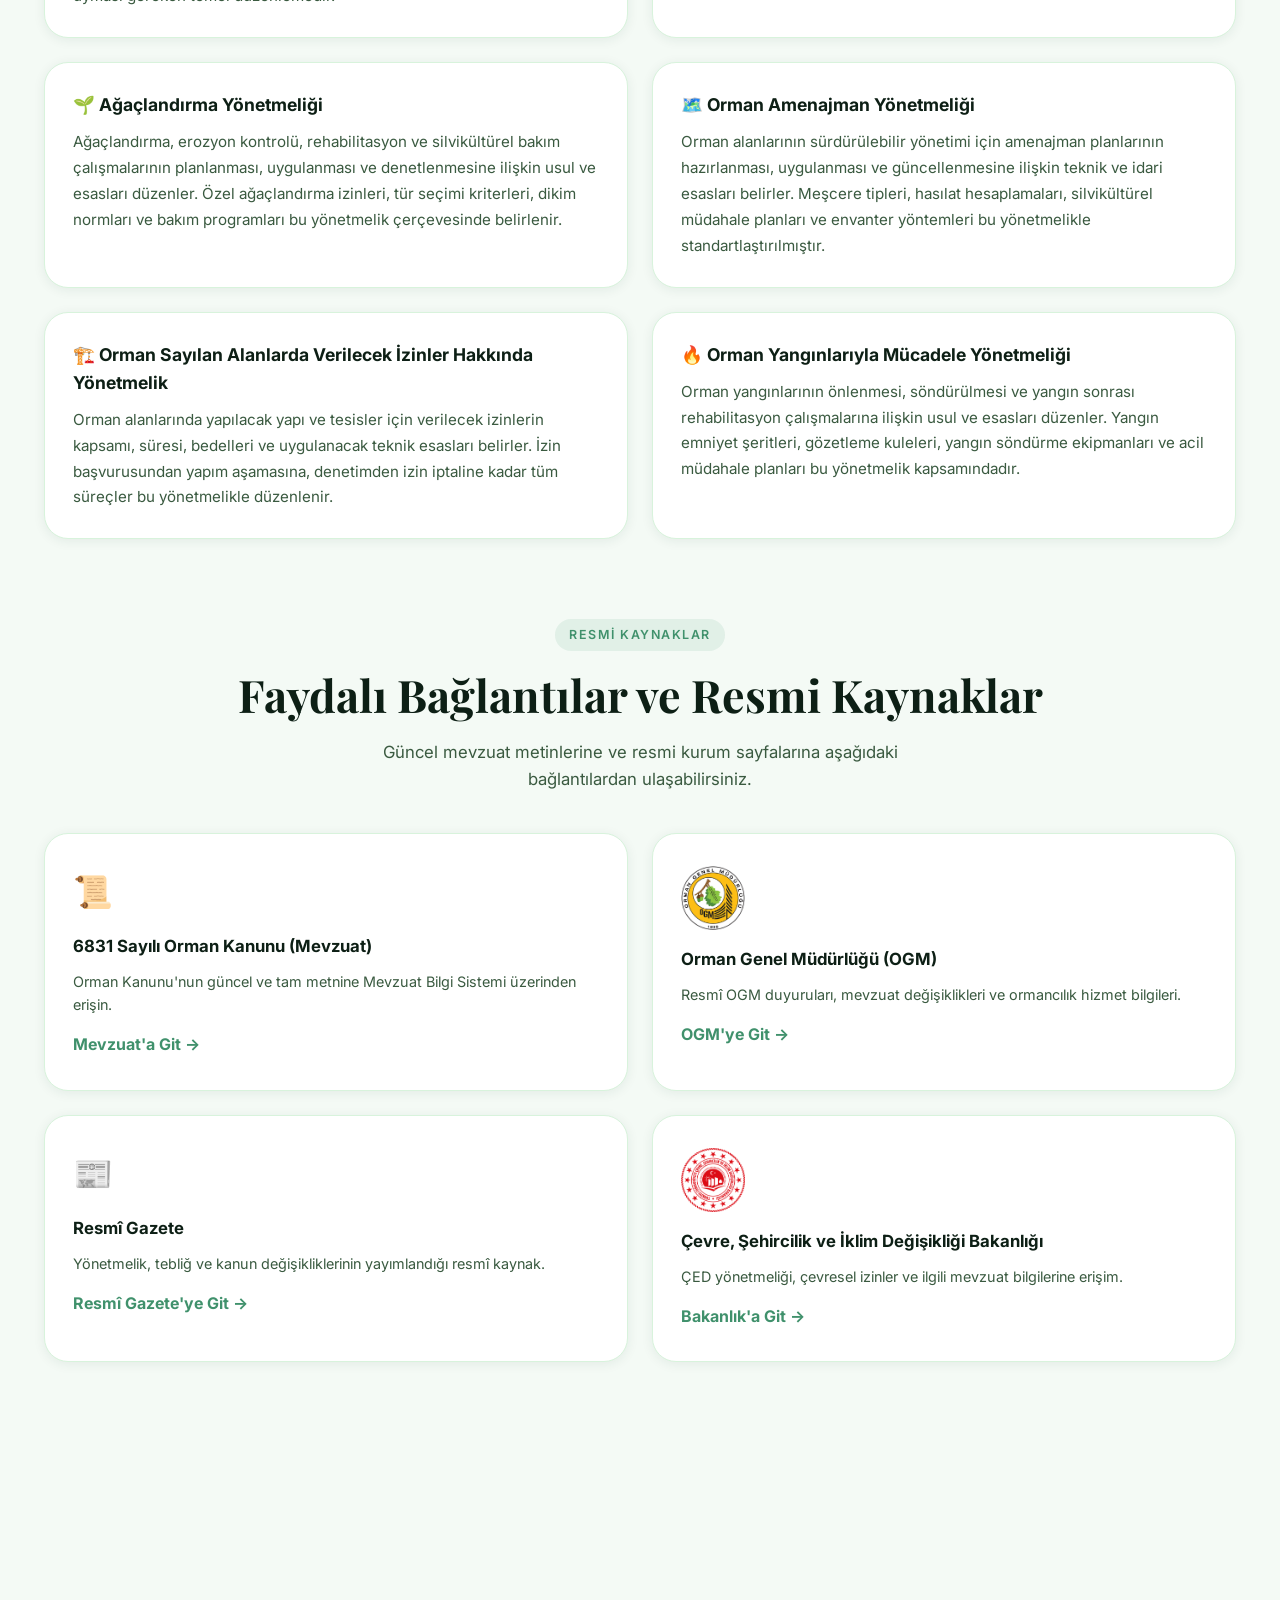
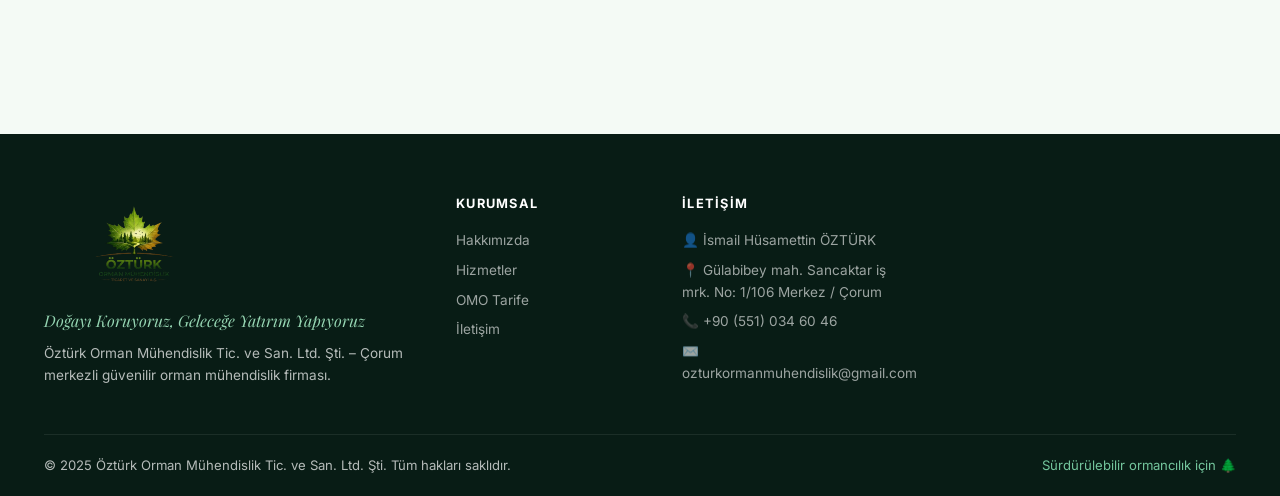
==== commit 1be12bd3: "Add files via upload" ====
--- a/mevzuat.html
+++ b/mevzuat.html
@@ -172,7 +172,8 @@
             <span>Mevzuat'a Git →</span>
           </a>
           <a class="info-link-card" href="https://www.ogm.gov.tr" target="_blank" rel="noopener noreferrer">
-            <div class="info-link-icon">🌲</div>
+            <div class="info-link-icon"><img src="ogm.png" alt="Orman Genel Müdürlüğü Logosu"
+                style="width: 64px; height: 64px;"></div>
             <h3>Orman Genel Müdürlüğü (OGM)</h3>
             <p>Resmî OGM duyuruları, mevzuat değişiklikleri ve ormancılık hizmet bilgileri.</p>
             <span>OGM'ye Git →</span>
@@ -184,20 +185,23 @@
             <span>Resmî Gazete'ye Git →</span>
           </a>
           <a class="info-link-card" href="https://www.csb.gov.tr" target="_blank" rel="noopener noreferrer">
-            <div class="info-link-icon">🌍</div>
+            <div class="info-link-icon"><img src="cgblogo.png"
+                alt="Çevre, Şehircilik ve İklim Değişikliği Bakanlığı Logosu" style="width: 64px; height: 64px;"></div>
             <h3>Çevre, Şehircilik ve İklim Değişikliği Bakanlığı</h3>
             <p>ÇED yönetmeliği, çevresel izinler ve ilgili mevzuat bilgilerine erişim.</p>
             <span>Bakanlık'a Git →</span>
           </a>
           <a class="info-link-card" href="https://www.ormanmuhendisleriodasi.org.tr" target="_blank"
             rel="noopener noreferrer">
-            <div class="info-link-icon">🏛️</div>
+            <div class="info-link-icon"><img src="omologo.png" alt="Orman Mühendisleri Odası Logosu"
+                style="width: 64px; height: 64px;"></div>
             <h3>Orman Mühendisleri Odası (OMO)</h3>
             <p>OMO mevzuat arşivi, tebliğler, meslek içi eğitim ve sektörel duyurular.</p>
             <span>OMO'ya Git →</span>
           </a>
           <a class="info-link-card" href="https://www.ekap.kik.gov.tr" target="_blank" rel="noopener noreferrer">
-            <div class="info-link-icon">💼</div>
+            <div class="info-link-icon"><img src="ekaplogo2.png" alt="EKAP Logosu" style="width: 64px; height: 64px;">
+            </div>
             <h3>EKAP – Elektronik Kamu Alımları Platformu</h3>
             <p>Kamu ihale duyuruları, şartnameler ve e-ihale süreçlerine erişim.</p>
             <span>EKAP'a Git →</span>
@@ -213,10 +217,16 @@
       <div class="footer-grid">
         <div class="footer-brand">
           <div class="logo">
-            <div class="logo-icon">🌲</div>
+            <!--<div class="logo-icon">🌲</div>
             <div class="logo-text">
               <span class="logo-main">ÖZTÜRK</span>
               <span class="logo-sub">Orman Mühendislik</span>
+            </div>-->
+            <div class="logo">
+              <!--<div class="logo-icon">🌲</div>-->
+              <div class="logo-text">
+                <img src="logo2.png" alt="Öztürk Orman Mühendislik Logosu" style="width: 180px; height: auto;">
+              </div>
             </div>
           </div>
           <p class="footer-tagline">Doğayı Koruyoruz, Geleceğe Yatırım Yapıyoruz</p>
